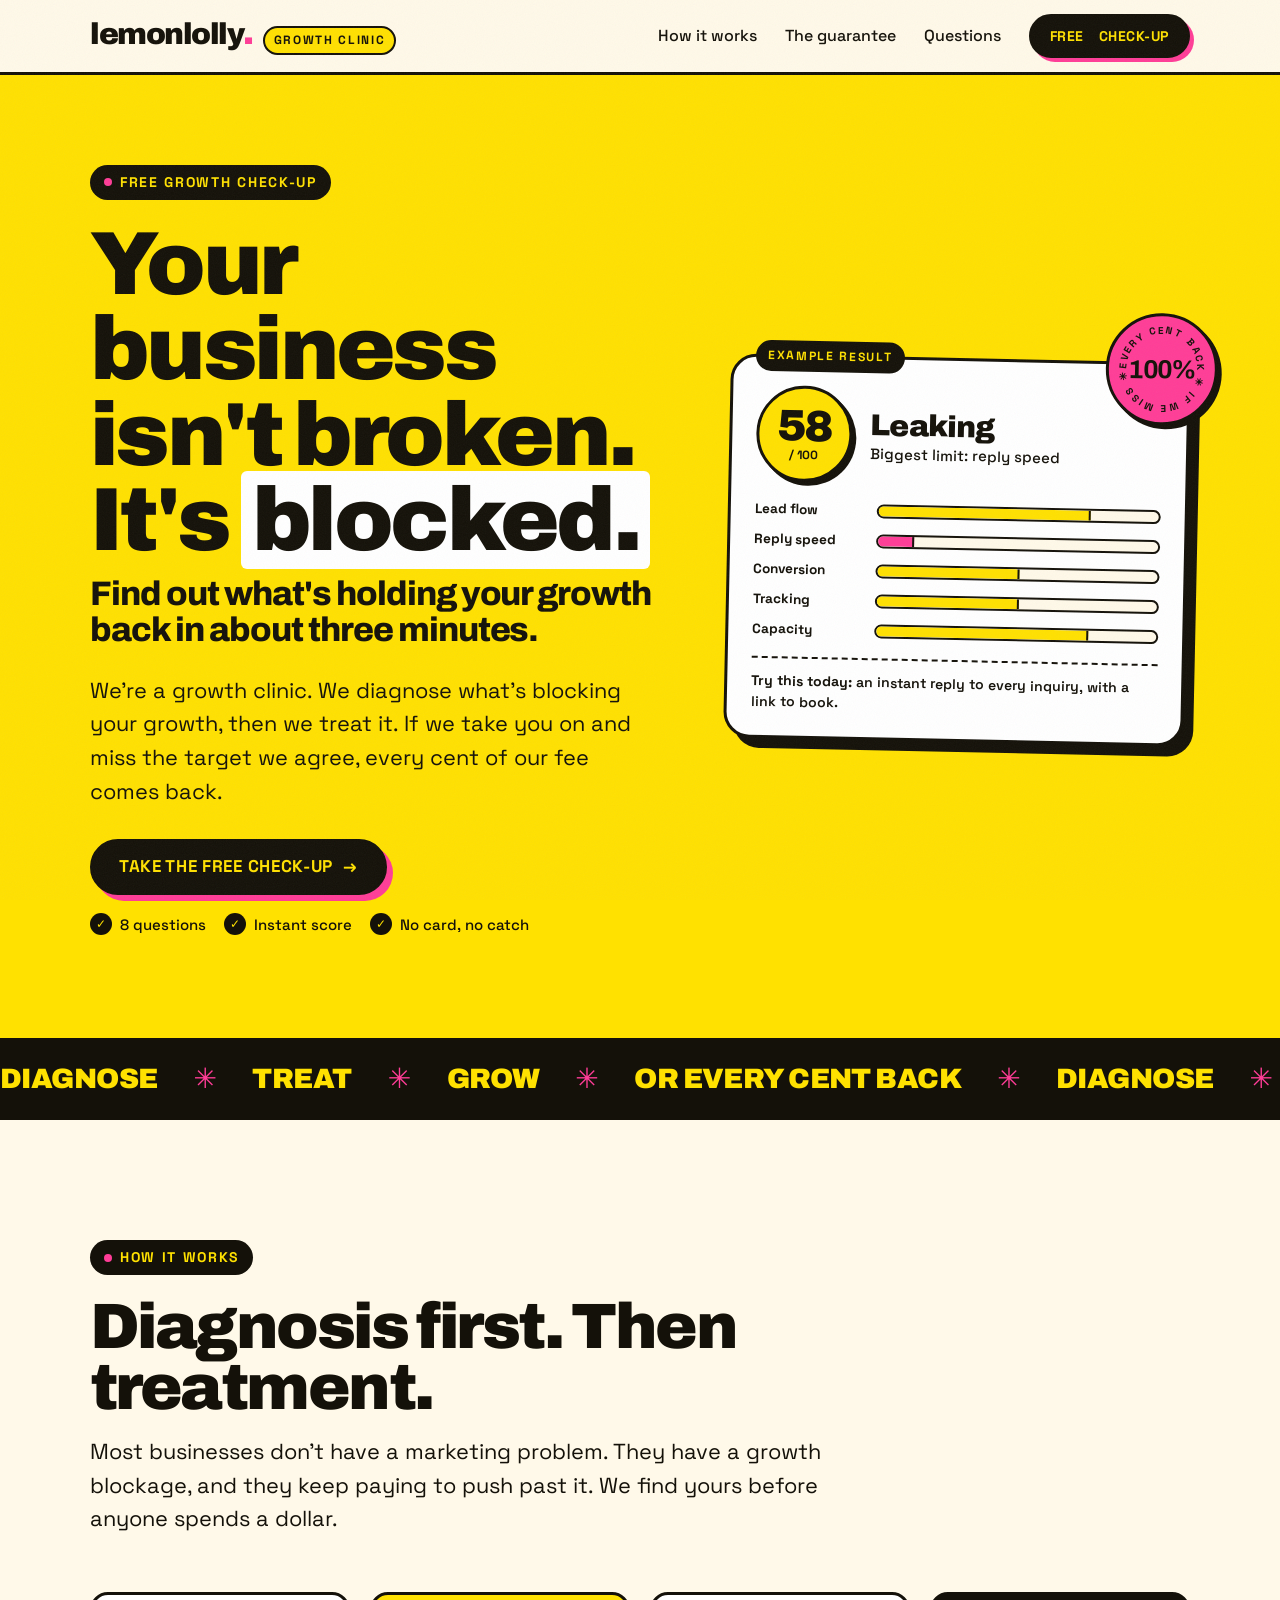
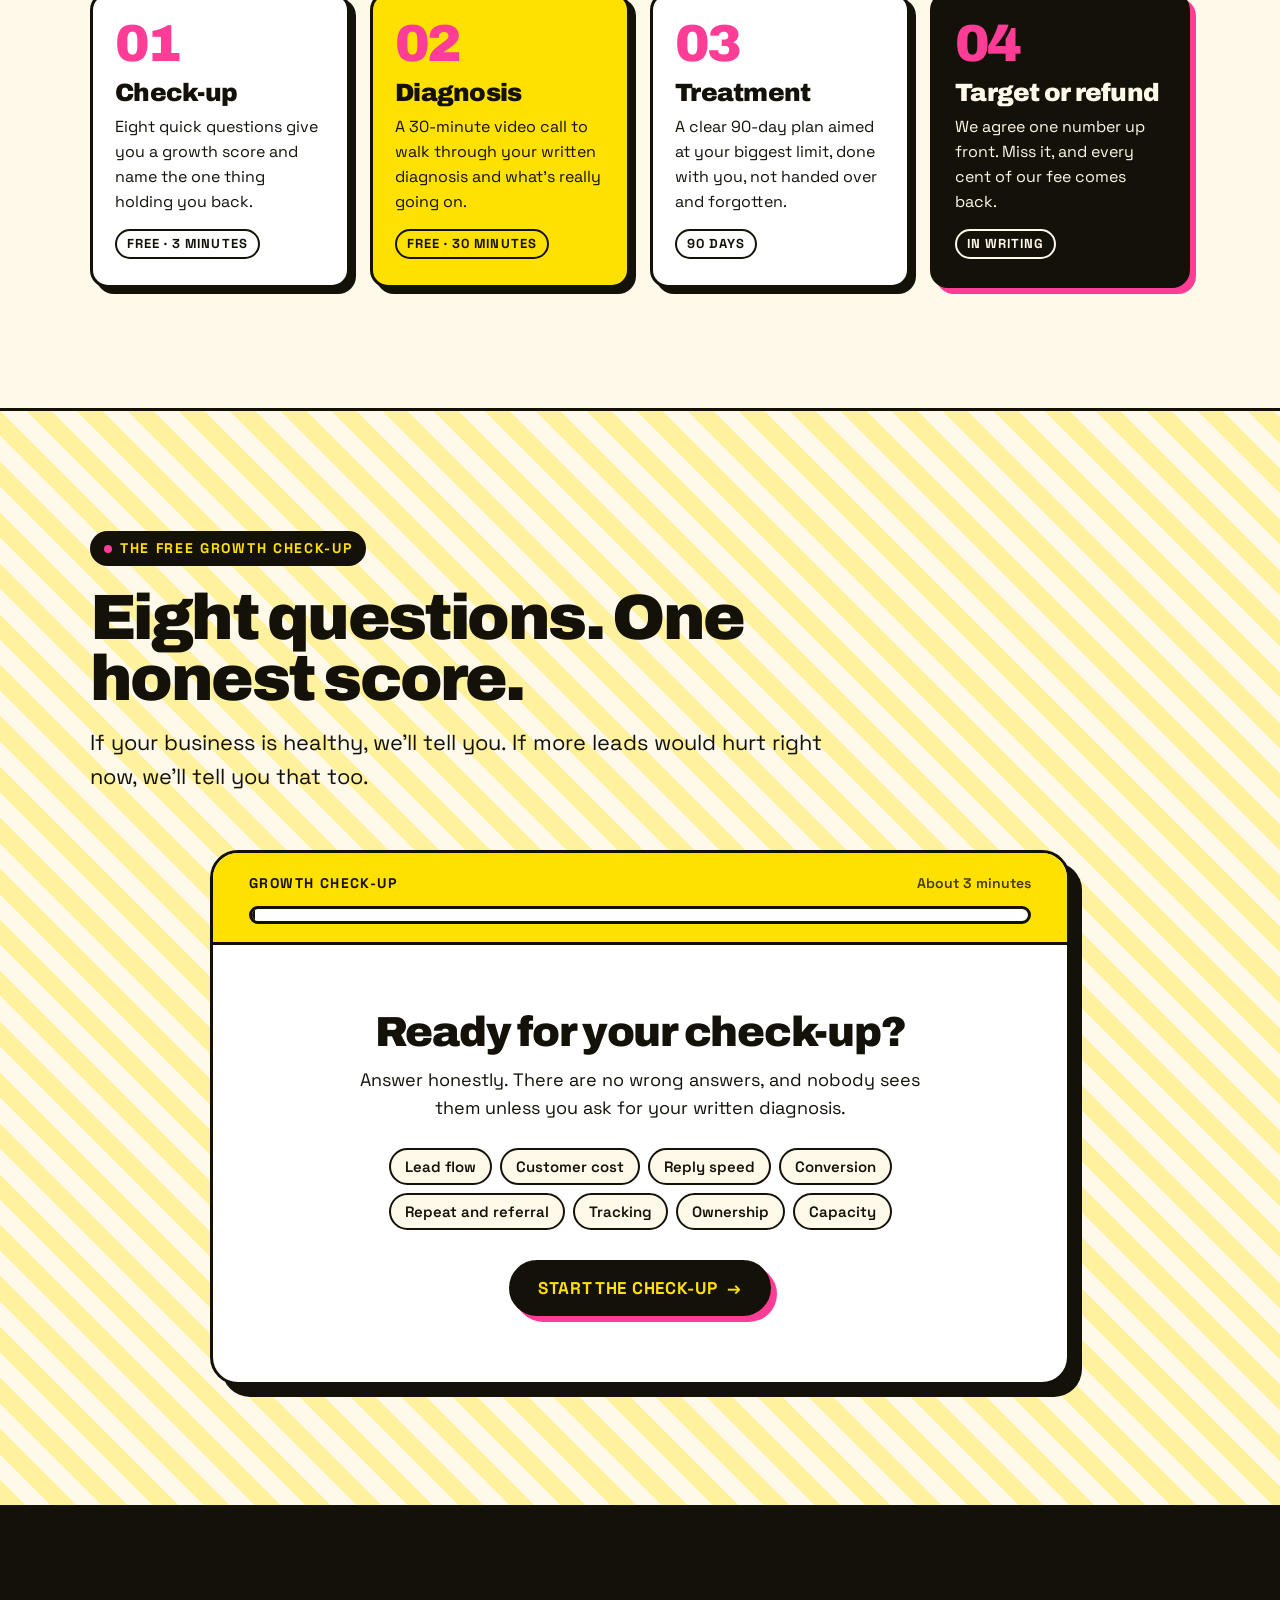
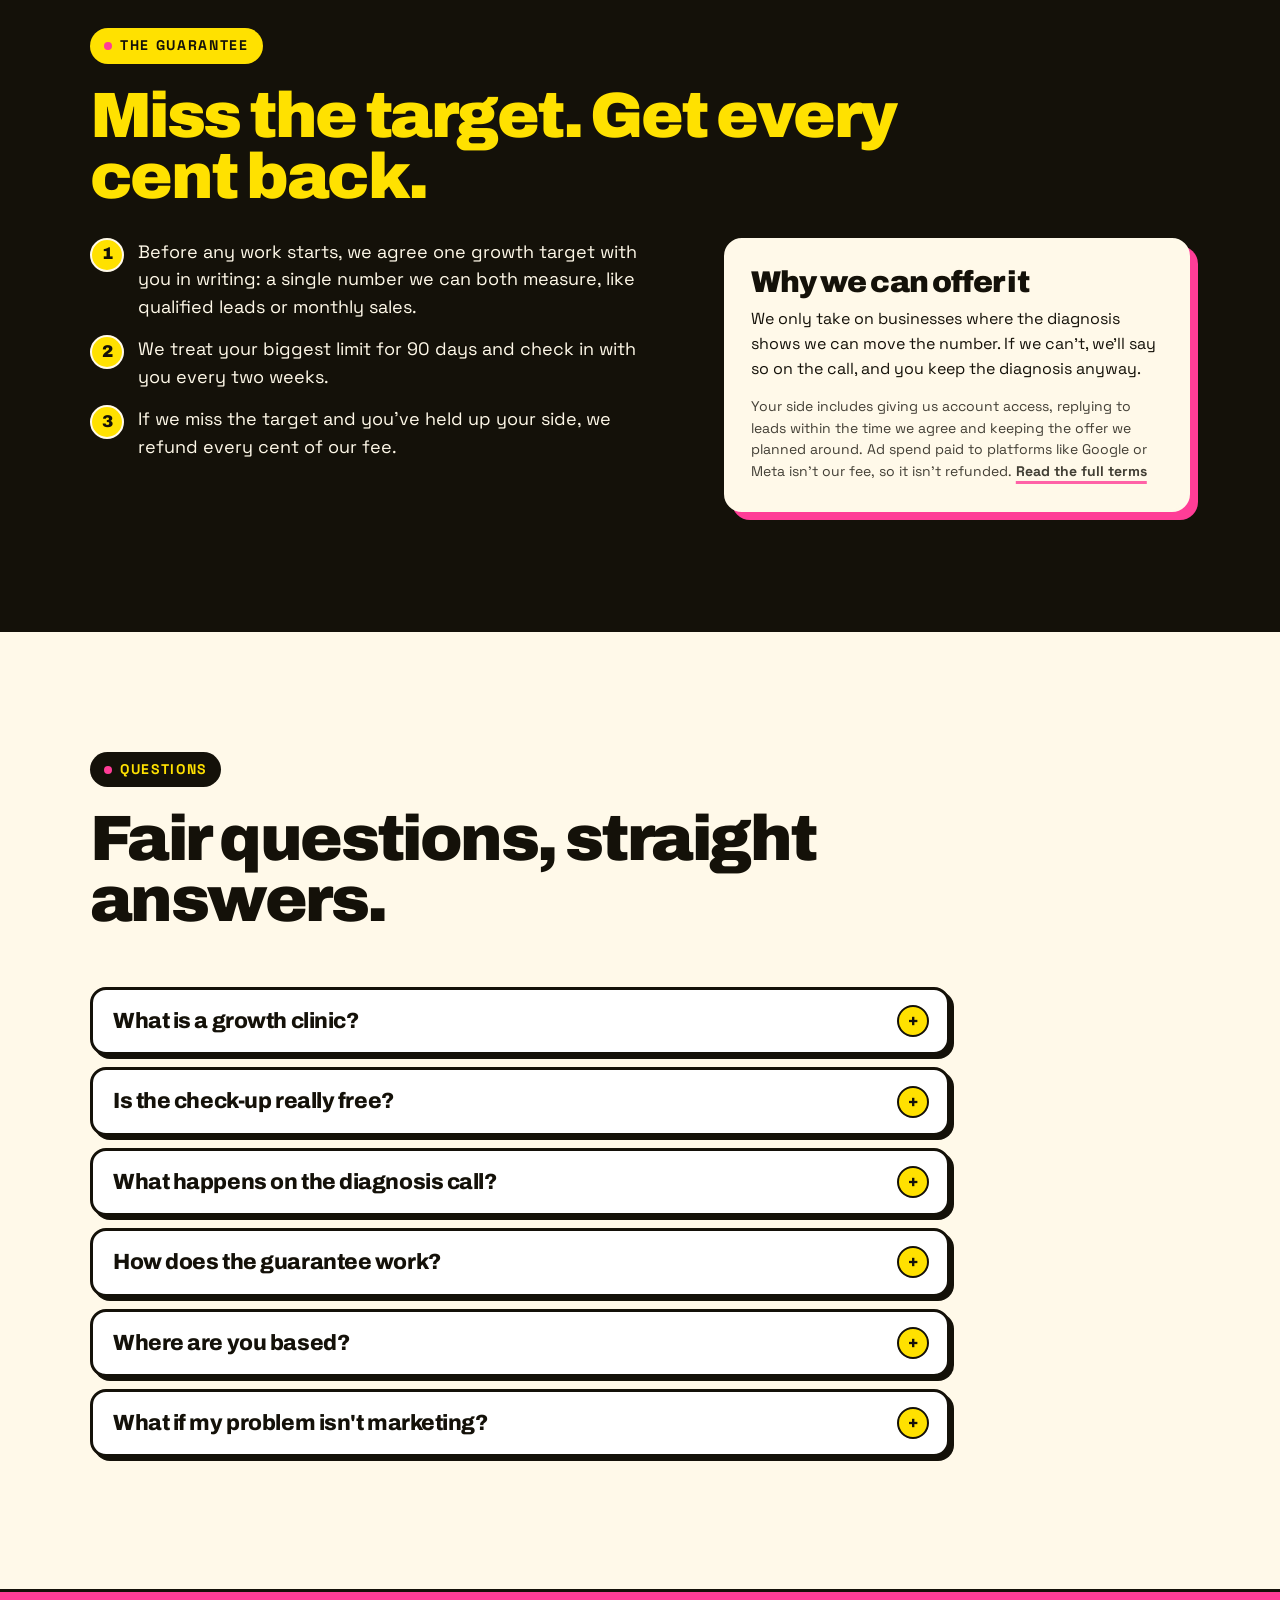
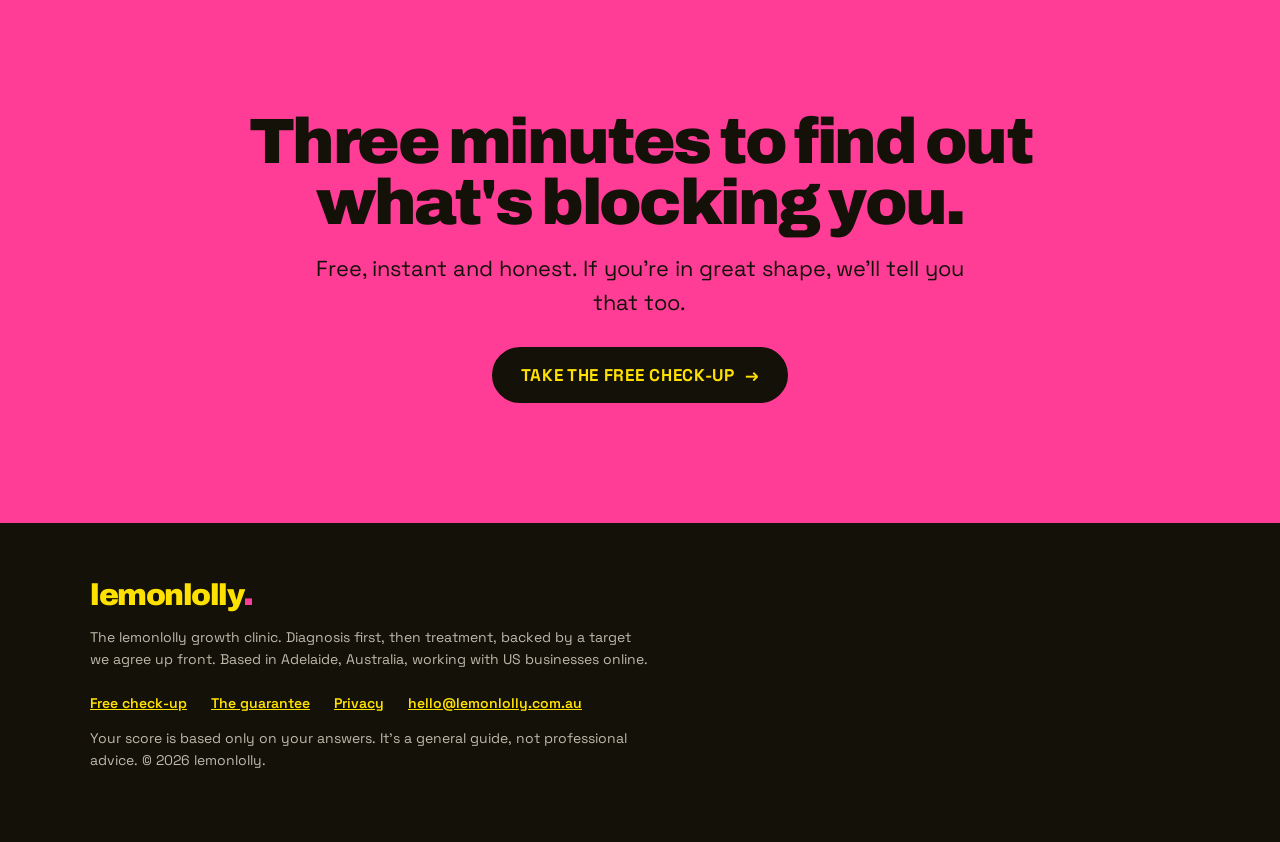
==== index.html @ 4f694c8e "lemonlolly.vip growth clinic: landing page, free growth check-up, guarantee and privacy pages Check-" ====
<!DOCTYPE html>
<html lang="en-US">
<head>
<meta charset="utf-8">
<meta name="viewport" content="width=device-width, initial-scale=1">
<title>Free growth check-up: find what's blocking your growth | lemonlolly growth clinic</title>
<meta name="description" content="Eight questions, about three minutes, an instant growth score and the one thing holding your business back. Then a plan to treat it, backed by a target we agree up front.">
<link rel="canonical" href="https://lemonlolly.vip/">
<meta property="og:type" content="website">
<meta property="og:title" content="Your business isn't broken. It's blocked. Free growth check-up">
<meta property="og:description" content="An instant growth score and the one thing holding your business back. Free, about three minutes.">
<meta property="og:url" content="https://lemonlolly.vip/">
<meta name="twitter:card" content="summary">
<meta name="theme-color" content="#FFE100">
<link rel="icon" href="/favicon.svg" type="image/svg+xml">
<link rel="preconnect" href="https://fonts.googleapis.com">
<link rel="preconnect" href="https://fonts.gstatic.com" crossorigin>
<link href="https://fonts.googleapis.com/css2?family=Archivo:wght@500;600;700;800;900&family=Space+Grotesk:wght@400;500;600;700&display=swap" rel="stylesheet">
<link rel="stylesheet" href="/styles.css">

<!-- Google Ads tag (lemonlolly account AW-18373661137). Conversion labels live in /app.js CONFIG. -->
<script async src="https://www.googletagmanager.com/gtag/js?id=AW-18373661137"></script>
<script>
  window.dataLayer = window.dataLayer || [];
  function gtag(){dataLayer.push(arguments);}
  gtag('js', new Date());
  gtag('config', 'AW-18373661137');
</script>

<script type="application/ld+json">
{
  "@context":"https://schema.org",
  "@type":"FAQPage",
  "mainEntity":[
    {"@type":"Question","name":"What is a growth clinic?","acceptedAnswer":{"@type":"Answer","text":"It's where businesses go when growth stalls. We diagnose what's blocking your growth, prescribe a 90-day plan to treat it, and back it with a target we agree up front."}},
    {"@type":"Question","name":"Is the check-up really free?","acceptedAnswer":{"@type":"Answer","text":"Yes. No card and no catch. You see your score the moment you finish."}},
    {"@type":"Question","name":"How does the guarantee work?","acceptedAnswer":{"@type":"Answer","text":"Before we start, we agree one measurable target with you. If we miss it in 90 days and you've done your part, every cent of our fee comes back. Ad spend paid to platforms like Google or Meta isn't our fee, so it isn't refunded."}}
  ]
}
</script>
</head>
<body>
<a class="skip" href="#checkup">Skip to the check-up</a>

<header class="site-head">
  <div class="wrap">
    <a class="brand" href="/" aria-label="lemonlolly growth clinic, home">
      <span class="wordmark">lemonlolly<span class="pinkdot">.</span></span>
      <span class="brand-tag">Growth clinic</span>
    </a>
    <nav class="nav" aria-label="Main">
      <a href="#how">How it works</a>
      <a href="#guarantee">The guarantee</a>
      <a href="#faq">Questions</a>
      <a class="btn btn-ink" href="#checkup" data-start><span class="long">Free&nbsp;</span>check-up</a>
    </nav>
  </div>
</header>

<main>
<section class="hero">
  <div class="wrap hero-grid">
    <div>
      <span class="eyebrow">Free growth check-up</span>
      <h1>Your business isn't broken. It's <span class="hl">blocked.</span></h1>
      <span class="sub">Find out what's holding your growth back in about three minutes.</span>
      <p class="lead">We're a growth clinic. We diagnose what's blocking your growth, then we treat it. If we take you on and miss the target we agree, every cent of our fee comes back.</p>
      <div class="btn-row">
        <a class="btn btn-ink" href="#checkup" data-start>Take the free check-up <span class="arr" aria-hidden="true">→</span></a>
      </div>
      <div class="micro"><span>8 questions</span><span>Instant score</span><span>No card, no catch</span></div>
    </div>

    <div class="eg" aria-label="Example result">
      <span class="eg-pill">Example result</span>
      <div class="seal" aria-hidden="true">
        <svg viewBox="0 0 100 100"><defs><path id="sealRing" d="M50,50 m-38,0 a38,38 0 1,1 76,0 a38,38 0 1,1 -76,0"/></defs><text font-family="Space Grotesk,sans-serif" font-weight="700" font-size="10.5" letter-spacing="2.2" fill="#141109"><textPath href="#sealRing">EVERY CENT BACK ✳ IF WE MISS ✳</textPath></text></svg>
        <b>100%</b>
      </div>
      <div class="eg-top">
        <div class="eg-score"><div><b>58</b><small>/ 100</small></div></div>
        <div class="eg-verdict">Leaking<span>Biggest limit: reply speed</span></div>
      </div>
      <div class="eg-bars">
        <div class="eg-row"><span>Lead flow</span><i style="--v:75%"></i></div>
        <div class="eg-row low"><span>Reply speed</span><i style="--v:12%"></i></div>
        <div class="eg-row"><span>Conversion</span><i style="--v:50%"></i></div>
        <div class="eg-row"><span>Tracking</span><i style="--v:50%"></i></div>
        <div class="eg-row"><span>Capacity</span><i style="--v:75%"></i></div>
      </div>
      <div class="eg-foot"><b>Try this today:</b> an instant reply to every inquiry, with a link to book.</div>
    </div>
  </div>
</section>

<div class="ticker" aria-hidden="true">
  <div class="ticker-track">
    <span>Diagnose</span><span>Treat</span><span>Grow</span><span>Or every cent back</span>
    <span>Diagnose</span><span>Treat</span><span>Grow</span><span>Or every cent back</span>
    <span>Diagnose</span><span>Treat</span><span>Grow</span><span>Or every cent back</span>
    <span>Diagnose</span><span>Treat</span><span>Grow</span><span>Or every cent back</span>
  </div>
</div>

<section class="sec" id="how">
  <div class="wrap">
    <div class="sec-head">
      <span class="eyebrow">How it works</span>
      <h2>Diagnosis first. Then treatment.</h2>
      <p class="lead">Most businesses don't have a marketing problem. They have a growth blockage, and they keep paying to push past it. We find yours before anyone spends a dollar.</p>
    </div>
    <ol class="steps">
      <li class="step"><span class="n">01</span><h3>Check-up</h3><p>Eight quick questions give you a growth score and name the one thing holding you back.</p><span class="when">Free · 3 minutes</span></li>
      <li class="step"><span class="n">02</span><h3>Diagnosis</h3><p>A 30-minute video call to walk through your written diagnosis and what's really going on.</p><span class="when">Free · 30 minutes</span></li>
      <li class="step"><span class="n">03</span><h3>Treatment</h3><p>A clear 90-day plan aimed at your biggest limit, done with you, not handed over and forgotten.</p><span class="when">90 days</span></li>
      <li class="step"><span class="n">04</span><h3>Target or refund</h3><p>We agree one number up front. Miss it, and every cent of our fee comes back.</p><span class="when">In writing</span></li>
    </ol>
  </div>
</section>

<section class="sec check-sec" id="checkup" aria-labelledby="check-title">
  <div class="wrap">
    <div class="sec-head">
      <span class="eyebrow">The free growth check-up</span>
      <h2 id="check-title">Eight questions. One honest score.</h2>
      <p class="lead">If your business is healthy, we'll tell you. If more leads would hurt right now, we'll tell you that too.</p>
    </div>
    <div class="app" id="app">
      <div class="app-head">
        <div class="app-meta"><span id="stepLabel">Growth check-up</span><span class="time" id="timeLeft">About 3 minutes</span></div>
        <div class="progress" role="progressbar" aria-label="Check-up progress" aria-valuemin="0" aria-valuemax="100" aria-valuenow="0"><i id="bar"></i></div>
      </div>
      <div class="app-body" id="appBody" aria-live="polite">
        <noscript><p>The check-up needs JavaScript. Turn it on, or email <a class="textlink" href="mailto:hello@lemonlolly.com.au">hello@lemonlolly.com.au</a> and we'll send it to you.</p></noscript>
      </div>
    </div>
  </div>
</section>

<section class="sec guarantee" id="guarantee">
  <div class="wrap">
    <span class="eyebrow">The guarantee</span>
    <h2>Miss the target. Get every cent back.</h2>
    <div class="g-grid">
      <ul class="g-list">
        <li><b>1</b><span>Before any work starts, we agree one growth target with you in writing: a single number we can both measure, like qualified leads or monthly sales.</span></li>
        <li><b>2</b><span>We treat your biggest limit for 90 days and check in with you every two weeks.</span></li>
        <li><b>3</b><span>If we miss the target and you've held up your side, we refund every cent of our fee.</span></li>
      </ul>
      <div class="g-card">
        <h3>Why we can offer it</h3>
        <p>We only take on businesses where the diagnosis shows we can move the number. If we can't, we'll say so on the call, and you keep the diagnosis anyway.</p>
        <p class="fine">Your side includes giving us account access, replying to leads within the time we agree and keeping the offer we planned around. Ad spend paid to platforms like Google or Meta isn't our fee, so it isn't refunded. <a class="textlink" href="/guarantee">Read the full terms</a></p>
      </div>
    </div>
  </div>
</section>

<section class="sec" id="faq">
  <div class="wrap">
    <div class="sec-head">
      <span class="eyebrow">Questions</span>
      <h2>Fair questions, straight answers.</h2>
    </div>
    <div class="faq">
      <details><summary>What is a growth clinic?</summary><p>It's where businesses go when growth stalls. We don't start by selling you a package. We diagnose what's blocking your growth, prescribe a 90-day plan to treat it, and back it with a target we agree up front.</p></details>
      <details><summary>Is the check-up really free?</summary><p>Yes. No card and no catch. You see your score the moment you finish. We only ask for your email if you want the written diagnosis or a call.</p></details>
      <details><summary>What happens on the diagnosis call?</summary><p>It's a 30-minute video call. We walk through your written diagnosis, dig into your biggest limit and show you the plan we'd prescribe. If we're not the right fit, we'll tell you, and you keep the diagnosis.</p></details>
      <details><summary>How does the guarantee work?</summary><p>We agree one measurable target before we start. If we miss it within 90 days and you've done your part, every cent of our fee comes back. Ad spend paid to platforms like Google or Meta isn't our fee, so it isn't refunded. <a class="textlink" href="/guarantee">Read the full terms</a>.</p></details>
      <details><summary>Where are you based?</summary><p>Our team is in Adelaide, Australia, and has been helping businesses grow since 2014. Everything runs online, and diagnosis calls are booked in your afternoon, shown in your own time zone.</p></details>
      <details><summary>What if my problem isn't marketing?</summary><p>Then we'll say so. If your business can't handle more customers yet, the check-up will show it, and we'll tell you to fix delivery before paying for a single extra lead.</p></details>
    </div>
  </div>
</section>

<section class="sec cta-band">
  <div class="wrap">
    <h2>Three minutes to find out what's blocking you.</h2>
    <p class="lead">Free, instant and honest. If you're in great shape, we'll tell you that too.</p>
    <div class="btn-row"><a class="btn btn-ink" href="#checkup" data-start>Take the free check-up <span class="arr" aria-hidden="true">→</span></a></div>
  </div>
</section>
</main>

<footer class="site-foot">
  <div class="wrap">
    <a class="wordmark" href="/">lemonlolly<span class="pinkdot">.</span></a>
    <p>The lemonlolly growth clinic. Diagnosis first, then treatment, backed by a target we agree up front. Based in Adelaide, Australia, working with US businesses online.</p>
    <div class="flinks">
      <a href="#checkup">Free check-up</a>
      <a href="/guarantee">The guarantee</a>
      <a href="/privacy">Privacy</a>
      <a href="mailto:hello@lemonlolly.com.au">hello@lemonlolly.com.au</a>
    </div>
    <p>Your score is based only on your answers. It's a general guide, not professional advice. © 2026 lemonlolly.</p>
  </div>
</footer>

<script src="/app.js"></script>
</body>
</html>
---- styles.css ----
/* lemonlolly growth clinic (lemonlolly.vip) — brand system v1.0 */
:root{
  --lemon:#FFE100; --pink:#FF3D97; --ink:#141109; --cream:#FFF9E9; --white:#FFFFFF;
  --ink-soft:#3b3526;
  --bw:3px;
  --shadow:6px 6px 0 var(--ink);
  --shadow-lg:10px 10px 0 var(--ink);
  --radius:18px;
  --display:"Archivo","Archivo Black",system-ui,sans-serif;
  --body:"Space Grotesk",system-ui,-apple-system,"Segoe UI",sans-serif;
  --wrap:1180px;
  --gutter:clamp(16px,4vw,40px);
}
*{box-sizing:border-box}
html{scroll-behavior:smooth;-webkit-text-size-adjust:100%}
body{margin:0;background:var(--cream);color:var(--ink);font-family:var(--body);font-size:18px;line-height:1.55;overflow-x:hidden}
body::before{content:"";position:fixed;inset:0;pointer-events:none;z-index:100;opacity:.05;
  background-image:url("data:image/svg+xml,%3Csvg xmlns='http://www.w3.org/2000/svg' width='160' height='160'%3E%3Cfilter id='n'%3E%3CfeTurbulence type='fractalNoise' baseFrequency='.9' numOctaves='2' stitchTiles='stitch'/%3E%3C/filter%3E%3Crect width='100%25' height='100%25' filter='url(%23n)'/%3E%3C/svg%3E")}
img,svg{max-width:100%;display:block}
a{color:inherit}
:focus-visible{outline:3px solid var(--pink);outline-offset:3px;border-radius:6px}
.wrap{max-width:var(--wrap);margin:0 auto;padding:0 var(--gutter)}
.skip{position:absolute;left:-999px;top:8px;background:var(--ink);color:var(--lemon);padding:10px 16px;border-radius:999px;z-index:200}
.skip:focus{left:8px}
[hidden]{display:none!important}

/* type */
h1,h2,h3,.display{font-family:var(--display);font-weight:900;letter-spacing:-.04em;line-height:.95;margin:0}
h1{font-size:clamp(44px,7vw,92px)}
h2{font-size:clamp(36px,5.2vw,64px)}
h3{font-size:clamp(22px,2.4vw,30px);letter-spacing:-.03em;line-height:1.02}
.sub{display:block;font-family:var(--display);font-weight:800;letter-spacing:-.03em;line-height:1.05;font-size:clamp(23px,2.8vw,34px);margin-top:.4em}
p{margin:0 0 .9em}
.lead{font-size:clamp(19px,1.7vw,22px);max-width:34em}
.eyebrow{display:inline-flex;align-items:center;gap:8px;font-weight:700;font-size:14px;letter-spacing:.12em;text-transform:uppercase;background:var(--ink);color:var(--lemon);padding:7px 14px;border-radius:999px;margin-bottom:22px}
.eyebrow::before{content:"";width:8px;height:8px;border-radius:50%;background:var(--pink)}
.hl{background:var(--white);padding:0 .12em;box-decoration-break:clone;-webkit-box-decoration-break:clone;border-radius:6px}
.pinkdot{color:var(--pink)}
section{position:relative}
.sec{padding:clamp(72px,10vw,120px) 0}
.sec-head{max-width:820px;margin-bottom:clamp(32px,5vw,56px)}
.sec-head p{margin-top:16px}

/* buttons */
.btn{display:inline-flex;align-items:center;justify-content:center;gap:10px;min-height:56px;padding:14px 26px;border:var(--bw) solid var(--ink);border-radius:999px;font-family:var(--body);font-weight:700;font-size:17px;letter-spacing:.04em;text-transform:uppercase;text-decoration:none;cursor:pointer;--bs:var(--ink);box-shadow:6px 6px 0 var(--bs);transition:transform .12s ease,box-shadow .12s ease;text-align:center;line-height:1.15}
.btn:hover{transform:translate(-2px,-2px);box-shadow:8px 8px 0 var(--bs)}
.btn:active{transform:translate(4px,4px);box-shadow:2px 2px 0 var(--bs)}
.btn[disabled]{opacity:.55;cursor:wait}
.btn-ink{background:var(--ink);color:var(--lemon);--bs:var(--pink)}
.btn-lemon{background:var(--lemon);color:var(--ink)}
.btn-pink{background:var(--pink);color:var(--ink)}
.btn .arr{transition:transform .15s}
.btn:hover .arr{transform:translateX(4px)}
.btn-row{display:flex;flex-wrap:wrap;gap:16px;align-items:center}
.micro{font-size:15px;font-weight:500;margin-top:18px;display:flex;flex-wrap:wrap;gap:8px 18px}
.micro span{display:flex;align-items:center;gap:8px}
.micro span::before{content:"✓";display:inline-grid;place-items:center;width:22px;height:22px;border-radius:50%;background:var(--ink);color:var(--lemon);font-size:12px;font-weight:700;flex:none}
.textlink{font-weight:700;text-decoration:underline;text-decoration-thickness:3px;text-decoration-color:var(--pink);text-underline-offset:5px}
.linkbtn{background:none;border:0;padding:0;font:inherit;font-weight:700;cursor:pointer;color:var(--ink);text-decoration:underline;text-decoration-thickness:2px;text-underline-offset:4px}

/* header */
.site-head{position:sticky;top:0;z-index:50;background:var(--cream);border-bottom:var(--bw) solid var(--ink)}
.site-head .wrap{display:flex;align-items:center;justify-content:space-between;gap:16px;height:72px}
.brand{display:flex;align-items:baseline;gap:10px;text-decoration:none}
.wordmark{font-family:var(--display);font-weight:900;font-size:30px;letter-spacing:-.05em;line-height:1}
.wordmark .pinkdot{font-size:1.1em}
.brand-tag{font-weight:700;font-size:12px;letter-spacing:.14em;text-transform:uppercase;border:2px solid var(--ink);border-radius:999px;padding:3px 9px;background:var(--lemon)}
.nav{display:flex;align-items:center;gap:28px}
.nav a:not(.btn){text-decoration:none;font-weight:500;font-size:16px}
.nav a:not(.btn):hover{text-decoration:underline;text-decoration-thickness:3px;text-decoration-color:var(--pink);text-underline-offset:5px}
.nav .btn{min-height:44px;padding:8px 18px;font-size:14px;box-shadow:4px 4px 0 var(--bs)}
@media (max-width:860px){.nav a:not(.btn){display:none}}
@media (max-width:480px){.brand-tag{display:none}.wordmark{font-size:26px}.nav .btn .long{display:none}}

/* hero */
.hero{background:var(--lemon);border-bottom:var(--bw) solid var(--ink);padding:clamp(44px,7vw,92px) 0 clamp(64px,8vw,104px);overflow:hidden}
.hero-grid{display:grid;grid-template-columns:1.1fr .9fr;gap:clamp(40px,5vw,70px);align-items:center}
.hero .sub{margin-bottom:26px;max-width:18em}
.hero .lead{margin-bottom:30px}
@media (max-width:960px){.hero-grid{grid-template-columns:1fr}}

/* example result card */
.eg{position:relative;background:var(--white);border:var(--bw) solid var(--ink);border-radius:26px;box-shadow:var(--shadow-lg);padding:28px 24px 22px;transform:rotate(1.2deg);max-width:460px;justify-self:center;width:100%}
.eg-pill{position:absolute;left:22px;top:-17px;background:var(--ink);color:var(--lemon);font-weight:700;font-size:12px;letter-spacing:.14em;text-transform:uppercase;padding:6px 12px;border-radius:999px}
.eg-top{display:flex;align-items:center;gap:18px;margin-bottom:18px;padding-right:64px}
.eg-score{flex:none;width:96px;height:96px;border-radius:50%;background:var(--lemon);border:var(--bw) solid var(--ink);display:grid;place-items:center;box-shadow:4px 4px 0 var(--ink);text-align:center}
.eg-score b{font-family:var(--display);font-weight:900;font-size:44px;letter-spacing:-.05em;line-height:1;display:block}
.eg-score small{display:block;font-size:12px;font-weight:700;margin-top:-2px}
.eg-verdict{font-family:var(--display);font-weight:900;font-size:clamp(24px,2.6vw,30px);letter-spacing:-.03em;line-height:1}
.eg-verdict span{display:block;font-family:var(--body);font-weight:500;font-size:15px;letter-spacing:0;margin-top:6px}
.eg-bars{display:grid;gap:9px}
.eg-row{display:grid;grid-template-columns:112px 1fr;gap:10px;align-items:center;font-size:13.5px;font-weight:700}
.eg-row i{display:block;height:14px;border:2px solid var(--ink);border-radius:999px;background:var(--cream);overflow:hidden}
.eg-row i::after{content:"";display:block;height:100%;width:var(--v);background:var(--lemon);border-right:2px solid var(--ink)}
.eg-row.low i::after{background:var(--pink)}
.eg-foot{margin-top:16px;padding-top:12px;border-top:2px dashed var(--ink);font-size:14px;font-weight:600}
.eg-foot b{color:var(--ink)}
.seal{position:absolute;right:-30px;top:-52px;z-index:2;width:112px;height:112px;border-radius:50%;background:var(--pink);border:var(--bw) solid var(--ink);display:grid;place-items:center;box-shadow:4px 4px 0 var(--ink)}
.seal svg{position:absolute;inset:6px;width:calc(100% - 12px);height:calc(100% - 12px);animation:spin 18s linear infinite}
.seal b{font-family:var(--display);font-size:26px;line-height:1;letter-spacing:-.04em}
@keyframes spin{to{transform:rotate(360deg)}}
@media (prefers-reduced-motion:reduce){.seal svg,.ticker-track{animation:none}}
@media (max-width:520px){
  .eg{transform:none;padding:26px 16px 18px}
  .eg-top{padding-right:52px;gap:14px}
  .eg-score{width:80px;height:80px}.eg-score b{font-size:36px}
  .eg-row{grid-template-columns:96px 1fr;font-size:12.5px}
  .seal{width:88px;height:88px;right:-6px;top:-50px}
  .seal b{font-size:20px}
}

/* ticker */
.ticker{background:var(--ink);color:var(--lemon);border-bottom:var(--bw) solid var(--ink);overflow:hidden;padding:16px 0}
.ticker-track{display:flex;gap:36px;width:max-content;animation:tick 36s linear infinite}
.ticker span{font-family:var(--display);font-weight:900;font-size:clamp(20px,2.4vw,28px);letter-spacing:-.02em;text-transform:uppercase;white-space:nowrap;display:flex;align-items:center;gap:36px}
.ticker span::after{content:"✳";color:var(--pink)}
@keyframes tick{to{transform:translateX(-50%)}}

/* how it works */
.steps{display:grid;grid-template-columns:repeat(4,1fr);gap:20px;list-style:none;padding:0;margin:0}
.step{background:var(--white);border:var(--bw) solid var(--ink);border-radius:var(--radius);padding:26px 22px;box-shadow:var(--shadow)}
.step:nth-child(2){background:var(--lemon)}
.step:nth-child(4){background:var(--ink);color:var(--cream);box-shadow:6px 6px 0 var(--pink)}
.step .n{font-family:var(--display);font-weight:900;font-size:52px;letter-spacing:-.05em;line-height:.9;color:var(--pink);display:block;margin-bottom:12px}
.step h3{font-size:clamp(21px,2vw,25px);margin-bottom:10px}
.step p{margin:0;font-size:16px}
.step .when{display:inline-block;margin-top:14px;font-size:13px;font-weight:700;letter-spacing:.08em;text-transform:uppercase;border:2px solid currentColor;border-radius:999px;padding:3px 10px}
@media (max-width:1000px){.steps{grid-template-columns:1fr 1fr}}
@media (max-width:560px){.steps{grid-template-columns:1fr}}

/* the check-up */
.check-sec{border-top:var(--bw) solid var(--ink);border-bottom:var(--bw) solid var(--ink);background-color:var(--cream);background-image:repeating-linear-gradient(45deg,rgba(255,225,0,.32) 0 18px,transparent 18px 36px)}
.app{max-width:860px;margin:0 auto;background:var(--white);border:var(--bw) solid var(--ink);border-radius:28px;box-shadow:12px 12px 0 var(--ink);overflow:hidden;scroll-margin-top:96px}
.app-head{background:var(--lemon);border-bottom:var(--bw) solid var(--ink);padding:20px clamp(18px,3.4vw,36px) 18px}
.app-meta{display:flex;justify-content:space-between;align-items:center;gap:12px;font-weight:700;font-size:14px;letter-spacing:.1em;text-transform:uppercase;margin-bottom:12px}
.app-meta .time{letter-spacing:0;text-transform:none;font-weight:600;opacity:.8}
.progress{height:18px;border:var(--bw) solid var(--ink);border-radius:999px;background:var(--white);overflow:hidden}
.progress i{display:block;height:100%;width:0;background:repeating-linear-gradient(45deg,var(--ink) 0 8px,var(--pink) 8px 16px);border-right:var(--bw) solid var(--ink);transition:width .35s ease}
.app-body{padding:clamp(24px,3.6vw,40px) clamp(18px,3.4vw,40px) clamp(26px,3.6vw,40px);min-height:420px}
.start-panel{text-align:center;padding:clamp(10px,3vw,26px) 0}
.start-panel h3{font-size:clamp(28px,3.6vw,42px);margin-bottom:12px}
.start-panel p{max-width:32em;margin:0 auto 26px}
.start-panel .btn-row{justify-content:center}
.start-list{list-style:none;padding:0;margin:0 auto 30px;display:flex;flex-wrap:wrap;justify-content:center;gap:8px;max-width:640px}
.start-list li{border:2px solid var(--ink);border-radius:999px;padding:5px 14px;font-weight:600;font-size:15px;background:var(--cream)}
.q{border:0;margin:0;padding:0;min-width:0}
.q legend{font-family:var(--display);font-weight:800;font-size:clamp(23px,2.6vw,30px);letter-spacing:-.025em;line-height:1.12;padding:0;margin-bottom:6px}
.q .area{display:inline-block;font-weight:700;font-size:13px;letter-spacing:.12em;text-transform:uppercase;border:2px solid var(--ink);border-radius:999px;padding:3px 10px;margin-bottom:14px;background:var(--cream)}
.q .help{display:block;font-size:15px;opacity:.75;margin:0 0 6px}
.opts{display:grid;grid-template-columns:1fr;gap:10px;margin-top:18px}
.opts.two{grid-template-columns:1fr 1fr}
@media (max-width:600px){.opts.two{grid-template-columns:1fr}}
.opt{position:relative;display:block}
.opt input{position:absolute;opacity:0;width:1px;height:1px}
.opt span{display:flex;align-items:center;gap:12px;min-height:54px;padding:12px 16px;border:var(--bw) solid var(--ink);border-radius:14px;background:var(--cream);font-weight:500;font-size:17px;line-height:1.3;cursor:pointer;transition:background .1s,transform .1s}
.opt span::before{content:"";flex:none;width:20px;height:20px;border:var(--bw) solid var(--ink);border-radius:50%;background:var(--white)}
.opt span:hover{background:var(--white)}
.opt input:checked + span{background:var(--lemon);font-weight:700;box-shadow:4px 4px 0 var(--ink);transform:translate(-2px,-2px)}
.opt input:checked + span::before{background:var(--ink);box-shadow:inset 0 0 0 3px var(--lemon)}
.opt input:focus-visible + span{outline:3px solid var(--pink);outline-offset:3px}
.qual{margin-bottom:28px;padding-bottom:24px;border-bottom:2px dashed rgba(20,17,9,.25)}
.qual:last-of-type{border-bottom:0;margin-bottom:0;padding-bottom:0}
.qual legend{font-size:clamp(20px,2.1vw,24px)}
.qual.missing{outline:3px solid var(--pink);outline-offset:8px;border-radius:12px}
.step-actions{display:flex;justify-content:space-between;align-items:center;gap:14px;margin-top:28px;padding-top:22px;border-top:var(--bw) solid var(--ink)}
.step-actions .btn{margin-left:auto}
.step-err{color:#b0005a;font-weight:700;margin:14px 0 0}

/* results */
.res-top{display:grid;grid-template-columns:auto 1fr;gap:clamp(20px,4vw,40px);align-items:center;margin-bottom:26px}
.dial{position:relative;width:clamp(170px,22vw,200px);aspect-ratio:1}
.dial svg{width:100%;height:100%;transform:rotate(-90deg)}
.dial .num{position:absolute;inset:0;display:grid;place-items:center;text-align:center}
.dial b{font-family:var(--display);font-weight:900;font-size:clamp(56px,7vw,70px);letter-spacing:-.06em;line-height:.9;display:block}
.dial small{display:block;font-weight:700;font-size:15px;margin-top:4px}
.kicker{display:inline-block;font-weight:700;font-size:13px;letter-spacing:.14em;text-transform:uppercase;border:2px solid var(--ink);border-radius:999px;padding:4px 12px;margin-bottom:12px;background:var(--cream)}
.kicker.b0{background:var(--pink)}.kicker.b1{background:var(--lemon)}.kicker.b2{background:var(--ink);color:var(--lemon)}
.verdict{font-size:clamp(30px,4.2vw,48px);margin-bottom:10px}
.verdict-line{font-size:clamp(17px,1.6vw,19px);margin:0;max-width:30em}
@media (max-width:640px){.res-top{grid-template-columns:1fr;justify-items:center;text-align:center}.verdict-line{margin:0 auto}}
.res-block{border:var(--bw) solid var(--ink);border-radius:20px;padding:clamp(18px,3vw,28px);margin-top:22px;background:var(--cream)}
.res-block h3{font-size:clamp(22px,2.4vw,28px);margin-bottom:12px}
.limit{border-color:var(--ink);background:var(--white);box-shadow:8px 8px 0 var(--pink)}
.limit .tag{display:inline-block;font-weight:700;font-size:13px;letter-spacing:.12em;text-transform:uppercase;background:var(--pink);border:2px solid var(--ink);border-radius:999px;padding:3px 10px;margin-bottom:12px}
.limit .line{font-size:clamp(18px,1.8vw,21px);font-weight:600;margin-bottom:14px}
.limit .tip{margin:0;padding:12px 14px;border-radius:12px;background:var(--cream);border:2px dashed rgba(20,17,9,.4);font-size:16px}
.cats{display:grid;gap:12px}
.cat{display:grid;grid-template-columns:minmax(150px,200px) 1fr;gap:14px;align-items:center}
.cat-name{font-weight:700;font-size:16px;line-height:1.2}
.bar{height:22px;border:var(--bw) solid var(--ink);border-radius:999px;background:var(--white);overflow:hidden}
.bar i{display:block;height:100%;width:0;background:var(--lemon);border-right:var(--bw) solid var(--ink);transition:width .9s cubic-bezier(.2,.8,.2,1)}
.bar.low i{background:var(--pink)}
.cat.is-limit .cat-name::after{content:" ← biggest limit";color:#b0005a;font-size:13px}
@media (max-width:560px){.cat{grid-template-columns:1fr}.cat .bar{margin-top:-6px}}
.gate{background:var(--ink);color:var(--cream);border-color:var(--ink);box-shadow:10px 10px 0 var(--pink)}
.gate h3{color:var(--lemon);font-size:clamp(26px,3vw,36px)}
.gate .fields{display:grid;grid-template-columns:1fr 1fr;gap:14px;margin-top:18px}
.field{display:grid;gap:6px}
.field label{font-weight:700;font-size:15px}
.opt-l{font-weight:400;opacity:.75}
input[type=text],input[type=email],input[type=url]{font:inherit;font-size:17px;width:100%;min-height:52px;padding:12px 14px;border:var(--bw) solid var(--cream);border-radius:12px;background:var(--cream);color:var(--ink)}
input[type=text]:focus,input[type=email]:focus,input[type=url]:focus{outline:none;background:var(--white);box-shadow:4px 4px 0 var(--pink)}
input[aria-invalid=true]{border-color:var(--pink);box-shadow:0 0 0 3px var(--pink)}
.gate .btn{width:100%;margin-top:20px;--bs:var(--lemon)}
.gate .guar{margin:16px 0 0;font-size:15px;text-align:center;color:var(--cream)}
.gate .guar a{color:var(--lemon)}
.gate .small{font-size:14px;opacity:.75;margin:10px 0 0;text-align:center}
.gate .err{color:var(--pink);font-weight:700;margin:12px 0 0}
.gate .err a{color:var(--lemon)}
@media (max-width:560px){.gate .fields{grid-template-columns:1fr}}
.booking{margin-top:22px;border:var(--bw) solid var(--ink);border-radius:20px;overflow:hidden;background:var(--white)}
.booking-head{background:var(--lemon);border-bottom:var(--bw) solid var(--ink);padding:16px 20px}
.booking-head h3{font-size:clamp(22px,2.4vw,28px)}
.booking-head p{margin:6px 0 0;font-size:15px}
.cal{min-width:320px;height:700px}
.done{background:var(--lemon);text-align:center}
.done h3{font-size:clamp(26px,3vw,36px)}
.restart{margin-top:20px;text-align:center;font-size:15px}

/* guarantee band */
.guarantee{background:var(--ink);color:var(--cream)}
.guarantee .eyebrow{background:var(--lemon);color:var(--ink)}
.guarantee h2{color:var(--lemon);max-width:13em}
.g-grid{display:grid;grid-template-columns:1.1fr .9fr;gap:clamp(32px,5vw,64px);align-items:start;margin-top:30px}
.g-list{list-style:none;margin:0;padding:0;display:grid;gap:14px}
.g-list li{display:flex;gap:14px;align-items:flex-start;font-size:18px}
.g-list li b{flex:none;display:grid;place-items:center;width:34px;height:34px;border-radius:50%;background:var(--lemon);color:var(--ink);font-family:var(--display);font-weight:900;font-size:17px;border:2px solid var(--cream)}
.g-card{background:var(--cream);color:var(--ink);border:var(--bw) solid var(--cream);border-radius:var(--radius);padding:26px 24px;box-shadow:8px 8px 0 var(--pink)}
.g-card h3{margin-bottom:10px}
.g-card p{font-size:16px}
.g-card .fine{font-size:14px;opacity:.8;margin:0}
@media (max-width:860px){.g-grid{grid-template-columns:1fr}}

/* faq */
.faq{max-width:860px}
.faq details{border:var(--bw) solid var(--ink);border-radius:16px;background:var(--white);margin-bottom:12px;box-shadow:4px 4px 0 var(--ink)}
.faq summary{cursor:pointer;list-style:none;padding:18px 54px 18px 20px;font-family:var(--display);font-weight:800;font-size:clamp(19px,2vw,22px);letter-spacing:-.02em;line-height:1.2;position:relative}
.faq summary::-webkit-details-marker{display:none}
.faq summary::after{content:"+";position:absolute;right:18px;top:50%;transform:translateY(-50%);width:28px;height:28px;border-radius:50%;background:var(--lemon);border:2px solid var(--ink);display:grid;place-items:center;font-family:var(--body);font-size:20px;line-height:1}
.faq details[open] summary::after{content:"–"}
.faq details p{padding:0 20px 18px;margin:0;font-size:17px}

/* closing cta */
.cta-band{background:var(--pink);border-top:var(--bw) solid var(--ink);text-align:center}
.cta-band h2{max-width:14em;margin:0 auto 18px}
.cta-band p{max-width:30em;margin:0 auto 28px}
.cta-band .btn-row{justify-content:center}

/* legal pages */
.doc{max-width:780px;margin:0 auto;padding:clamp(48px,7vw,90px) var(--gutter) clamp(64px,8vw,110px)}
.doc h1{font-size:clamp(40px,6vw,72px);margin-bottom:18px}
.doc h2{font-size:clamp(24px,2.8vw,32px);letter-spacing:-.03em;margin:40px 0 12px}
.doc p,.doc li{font-size:18px}
.doc ul,.doc ol{padding-left:1.2em;margin:0 0 1em}
.doc li{margin-bottom:8px}
.doc .updated{font-size:15px;opacity:.7}
.doc .box{border:var(--bw) solid var(--ink);border-radius:var(--radius);background:var(--lemon);padding:20px 22px;box-shadow:var(--shadow);margin:26px 0}
.doc .box p:last-child{margin:0}

/* footer */
.site-foot{background:var(--ink);color:var(--cream);border-top:var(--bw) solid var(--ink);padding:52px 0 70px}
.site-foot .wordmark{color:var(--lemon);font-size:30px;text-decoration:none}
.site-foot p{margin:14px 0 0;font-size:14px;color:rgba(255,249,233,.72);max-width:40em}
.site-foot a{color:var(--lemon)}
.flinks{margin-top:22px;display:flex;gap:12px 24px;flex-wrap:wrap;font-size:14px;font-weight:600}
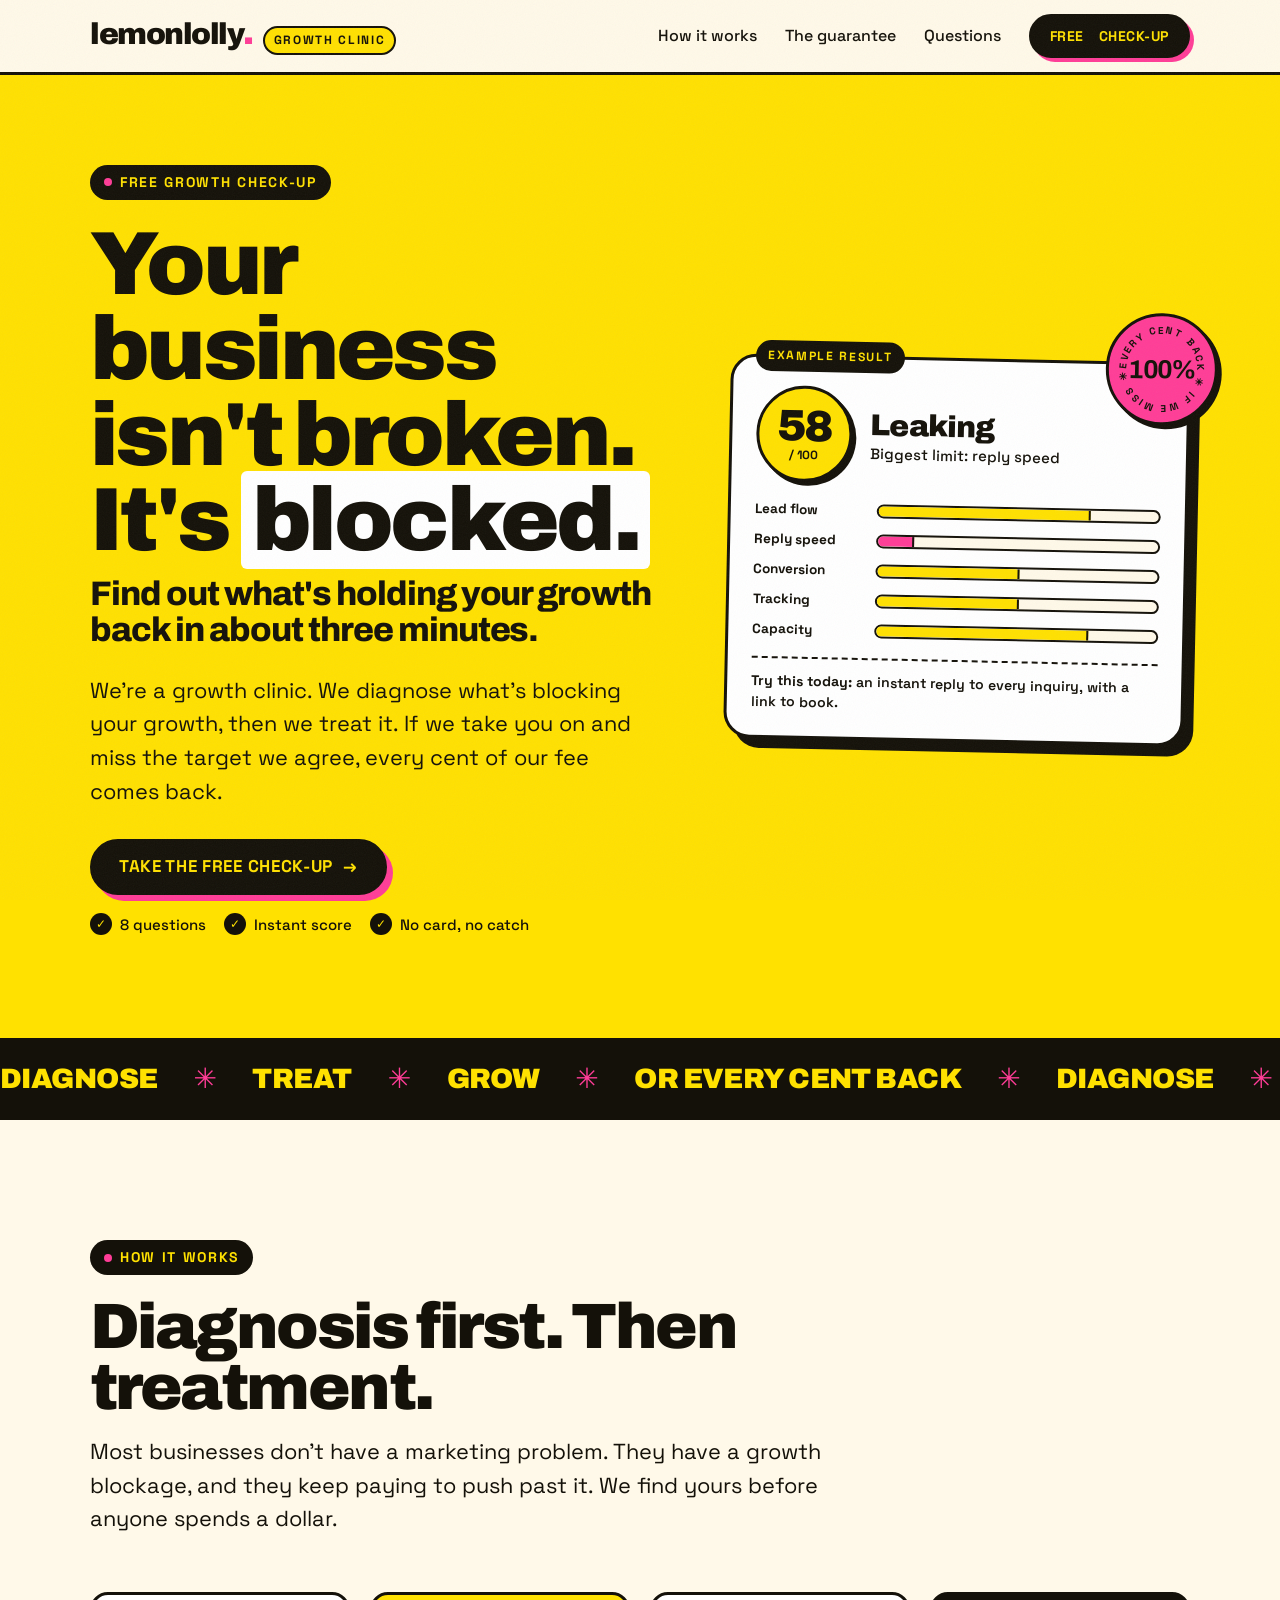
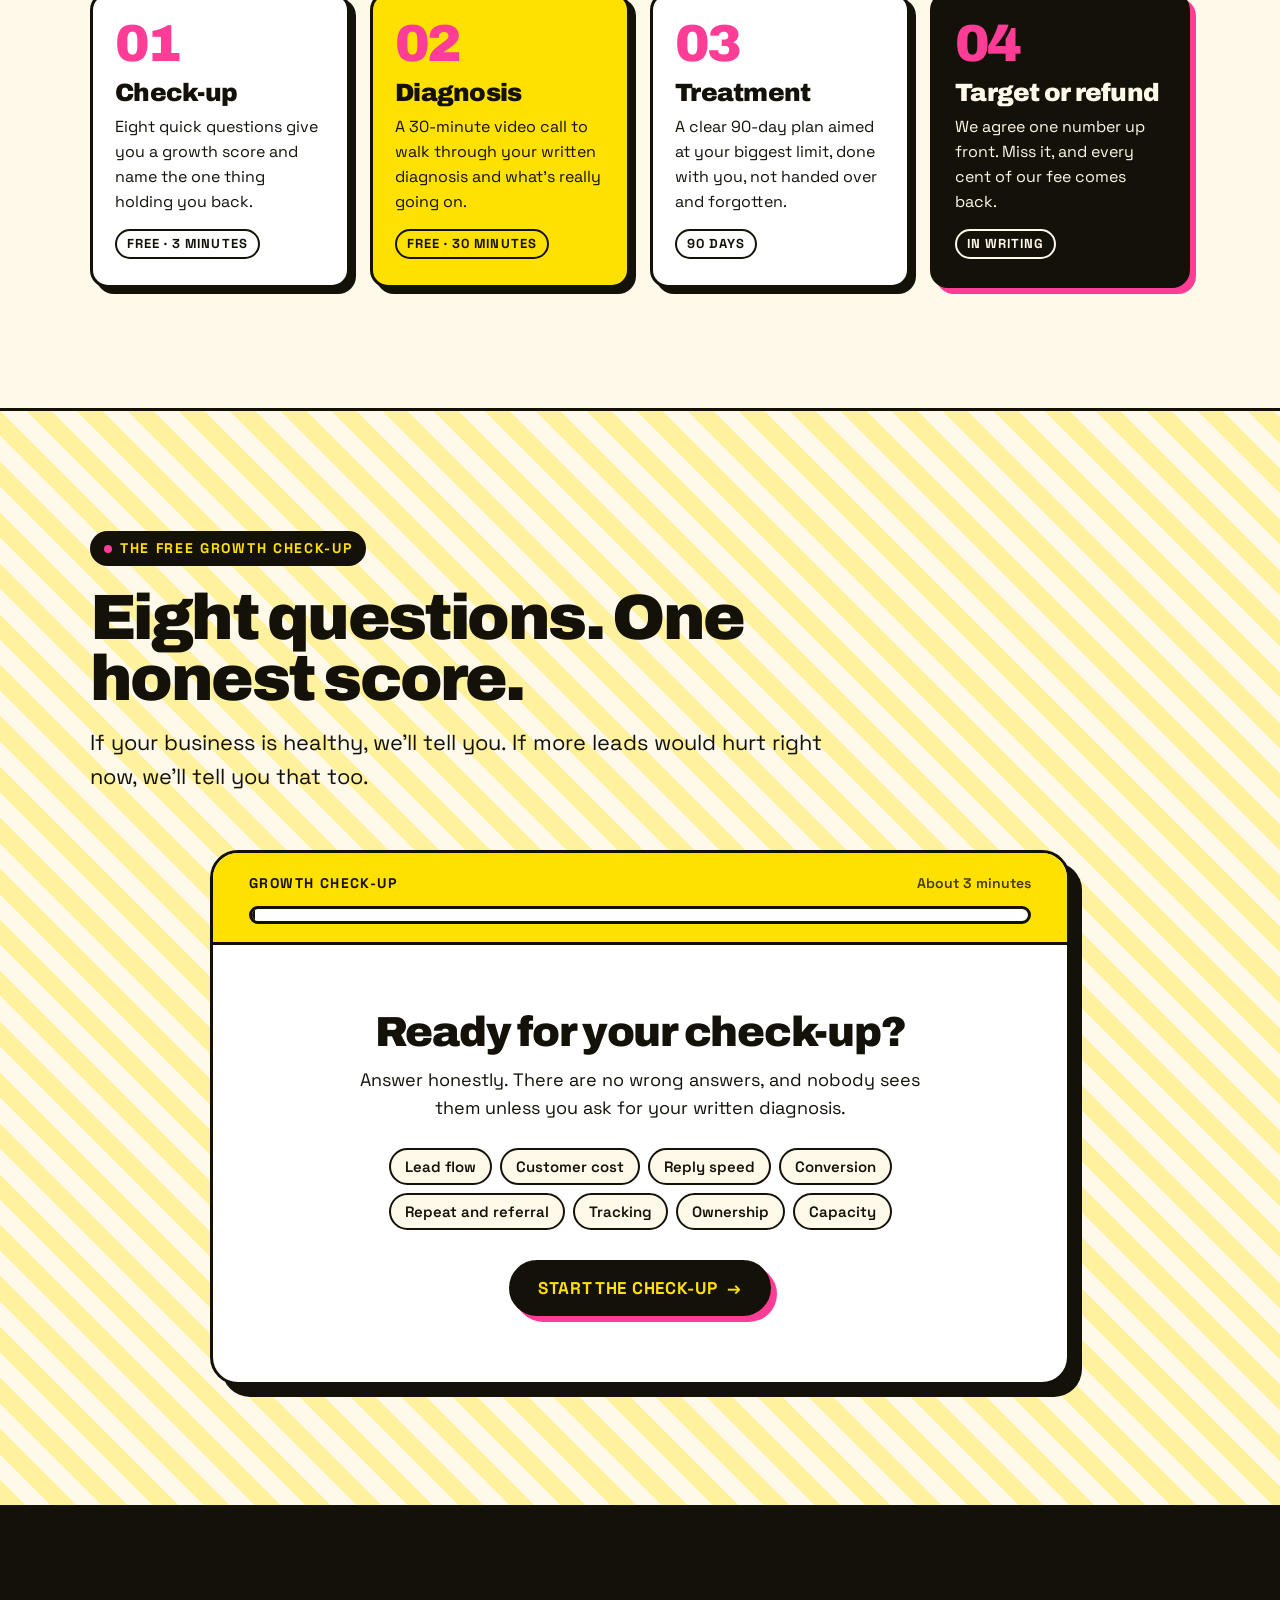
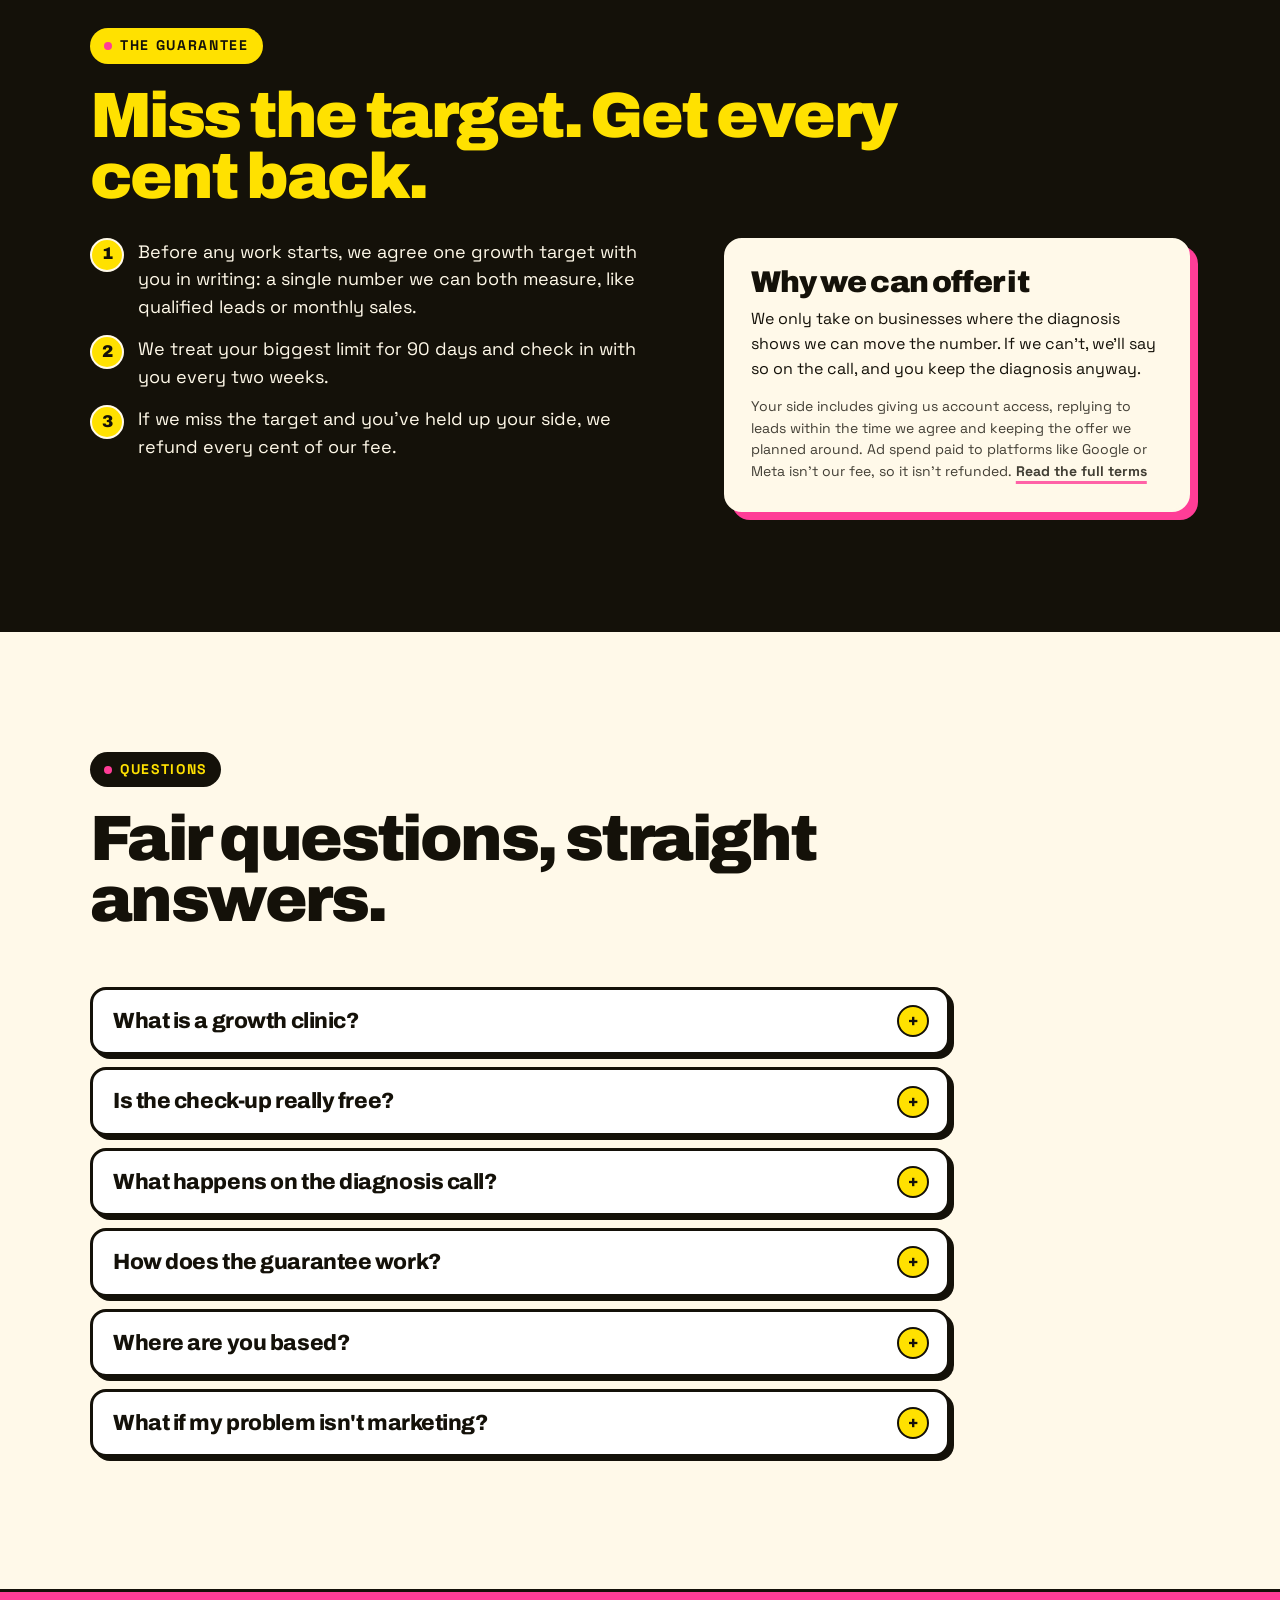
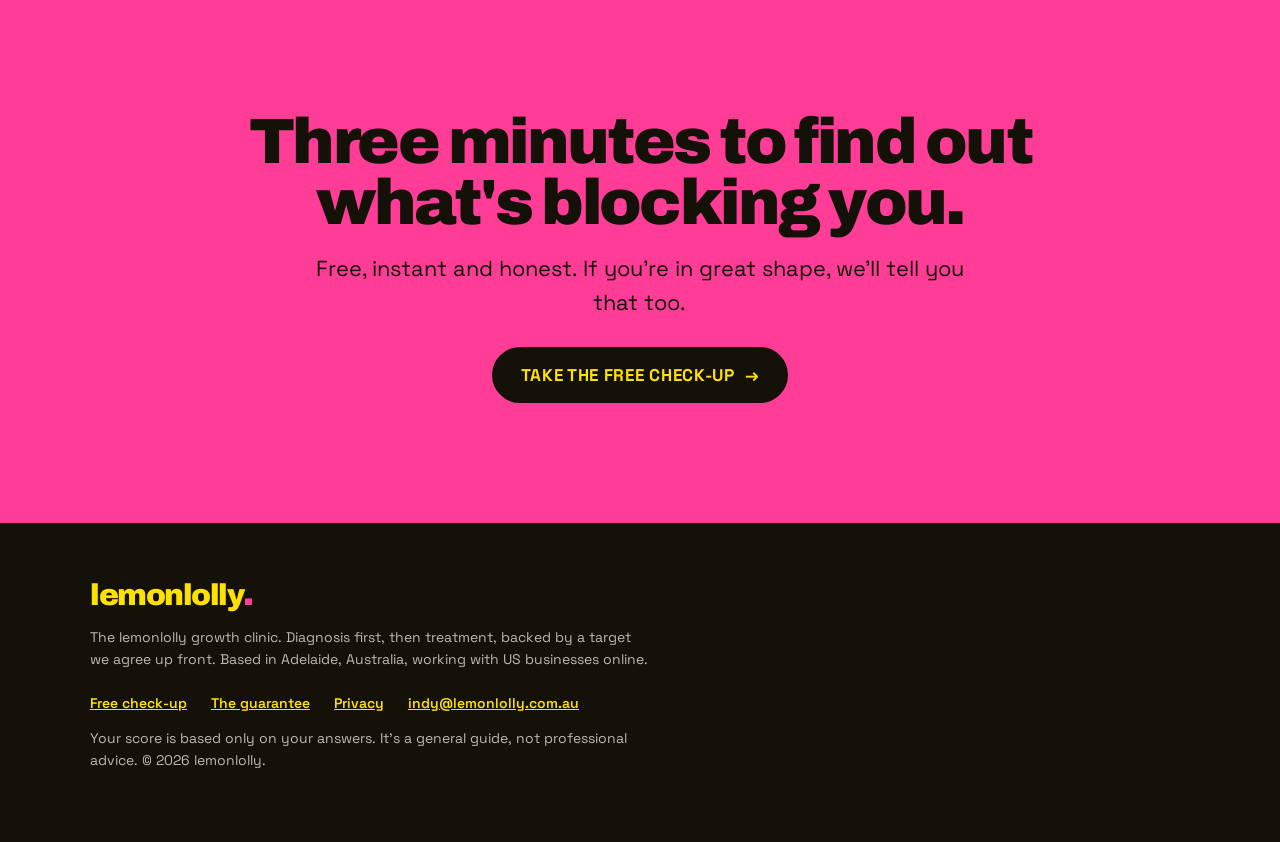
==== commit 2039d730: "Use indy@lemonlolly.com.au as the contact and lead address Co-Authored-By: Claude Opus 5.5 <noreply@" ====
--- a/index.html
+++ b/index.html
@@ -5,11 +5,11 @@
 <meta name="viewport" content="width=device-width, initial-scale=1">
 <title>Free growth check-up: find what's blocking your growth | lemonlolly growth clinic</title>
 <meta name="description" content="Eight questions, about three minutes, an instant growth score and the one thing holding your business back. Then a plan to treat it, backed by a target we agree up front.">
-<link rel="canonical" href="https://lemonlolly.vip/">
+<link rel="canonical" href="https://www.lemonlolly.vip/">
 <meta property="og:type" content="website">
 <meta property="og:title" content="Your business isn't broken. It's blocked. Free growth check-up">
 <meta property="og:description" content="An instant growth score and the one thing holding your business back. Free, about three minutes.">
-<meta property="og:url" content="https://lemonlolly.vip/">
+<meta property="og:url" content="https://www.lemonlolly.vip/">
 <meta name="twitter:card" content="summary">
 <meta name="theme-color" content="#FFE100">
 <link rel="icon" href="/favicon.svg" type="image/svg+xml">
@@ -131,7 +131,7 @@
         <div class="progress" role="progressbar" aria-label="Check-up progress" aria-valuemin="0" aria-valuemax="100" aria-valuenow="0"><i id="bar"></i></div>
       </div>
       <div class="app-body" id="appBody" aria-live="polite">
-        <noscript><p>The check-up needs JavaScript. Turn it on, or email <a class="textlink" href="mailto:hello@lemonlolly.com.au">hello@lemonlolly.com.au</a> and we'll send it to you.</p></noscript>
+        <noscript><p>The check-up needs JavaScript. Turn it on, or email <a class="textlink" href="mailto:indy@lemonlolly.com.au">indy@lemonlolly.com.au</a> and we'll send it to you.</p></noscript>
       </div>
     </div>
   </div>
@@ -190,7 +190,7 @@
       <a href="#checkup">Free check-up</a>
       <a href="/guarantee">The guarantee</a>
       <a href="/privacy">Privacy</a>
-      <a href="mailto:hello@lemonlolly.com.au">hello@lemonlolly.com.au</a>
+      <a href="mailto:indy@lemonlolly.com.au">indy@lemonlolly.com.au</a>
     </div>
     <p>Your score is based only on your answers. It's a general guide, not professional advice. © 2026 lemonlolly.</p>
   </div>
